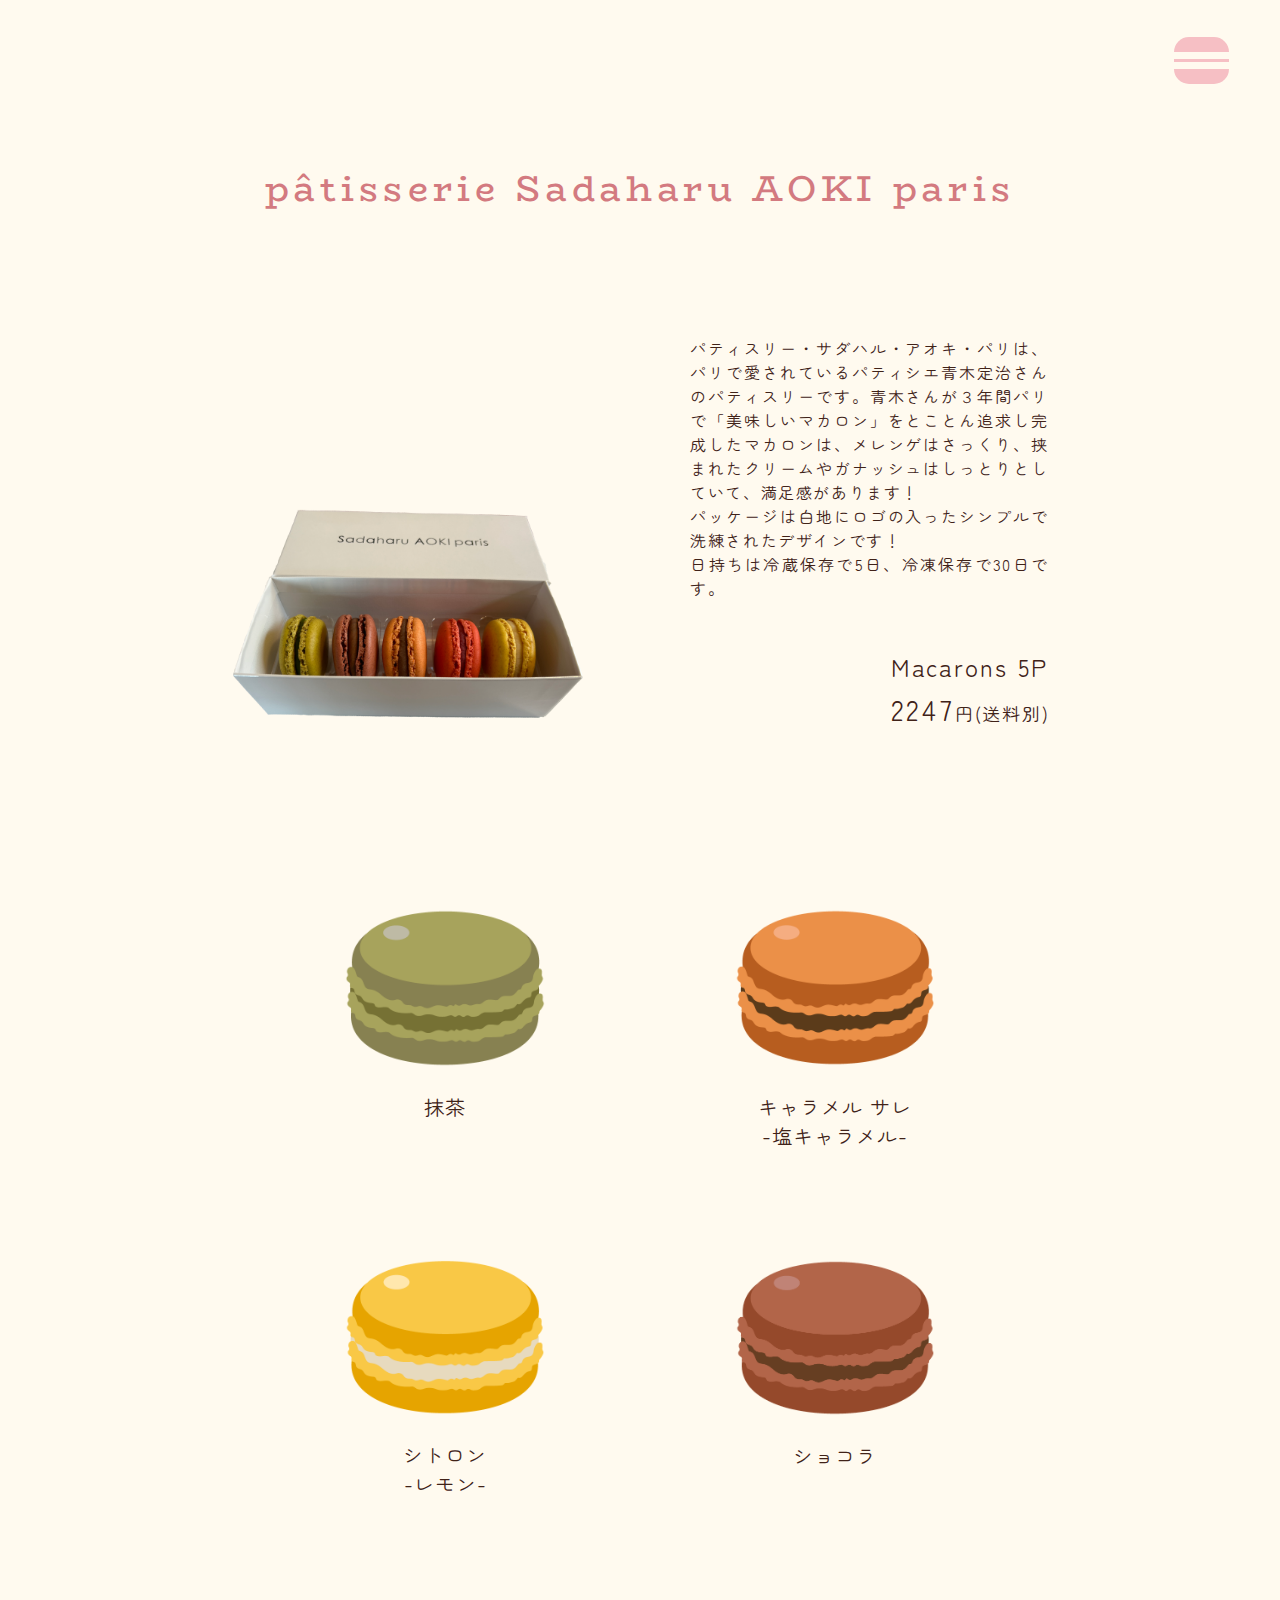
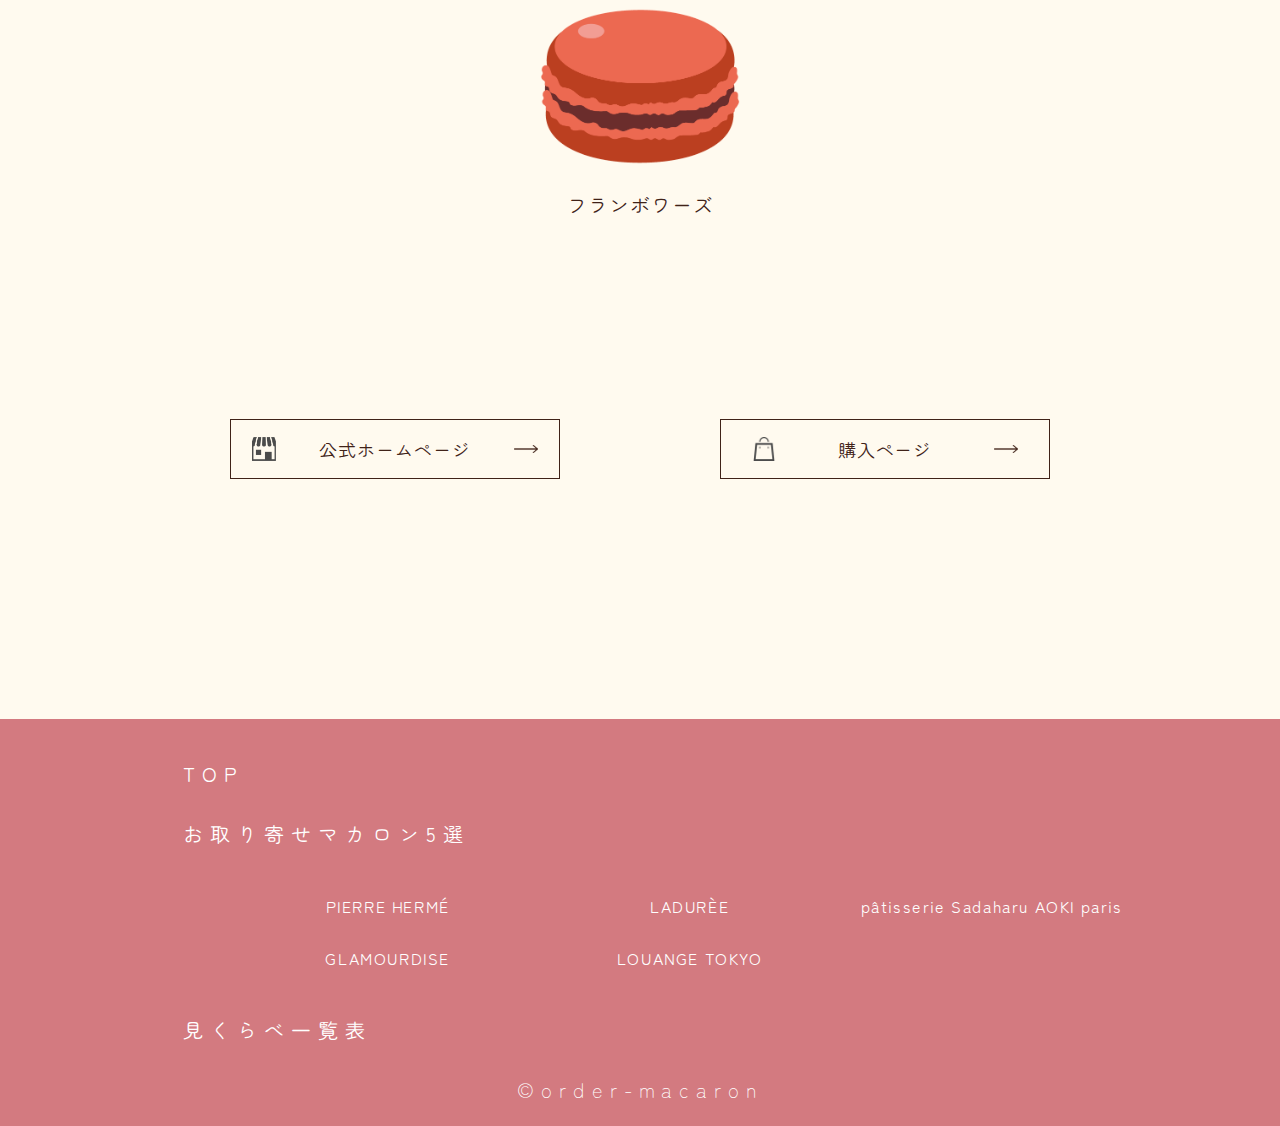
==== aoki.html @ bd03c384 "9/27 16:41" ====
<!DOCTYPE html>
<html lang="ja">
<head>
    <meta charset="UTF-8">
    <meta name="viewport" content="width=device-width, initial-scale=1.0">
    <link rel="stylesheet" href="detail.css">
    <link rel="shortcut icon" href="./img/favicon.ico">
    <link rel="preconnect" href="https://fonts.googleapis.com">
    <link rel="preconnect" href="https://fonts.gstatic.com" crossorigin>
    <link href="https://fonts.googleapis.com/css2?family=BioRhyme:wght@200;300;400&family=Zen+Maru+Gothic:wght@300;400;500&display=swap" rel="stylesheet">    
    <title>お取り寄せマカロン</title>
</head>
<body>
    <header>
        <div class="nav">
            <!-- ハンバーガーメニューの表示・非表示を切り替えるチェックボックス -->
            <input id="drawer_input" class="drawer_hidden" type="checkbox">
        
            <!-- ハンバーガーアイコン -->
            <label for="drawer_input" class="drawer_open"><span></span></label>
        
            <!-- メニュー -->
            <nav class="nav_content">
              <ul class="nav_list">
                <li class="nav_item nav_title">order-macaron</li>
                <li class="nav_item"><a href="index.html#firstview">TOP</a></li>
                <li class="nav_item"><a href="index.html#recommend">お取り寄せマカロン5選</a></li>
                <li class="nav_item"><div class="nav_shop">
                    <a href="pieere.html">PIERRE HERMÉ</a>
                    <a href="laduree.html">LADURÈE</a>
                    <a href="aoki.html">pâtisserie Sadaharu AOKI paris</a>
                    <a href="glamourdise.html">GLAMOURDISE</a>
                    <a href="louange.html">LOUANGE TOKYO</a>
                </div></li>
                <li class="nav_item"><a href="index.html#summery-table">見くらべ一覧表</a></li>
              </ul>
            </nav>
            <div class="page-cover"></div>
        </div>
    </header>
    <h1>pâtisserie Sadaharu AOKI paris</h1>
    <div class="shop-info">
        <img src="./img/shop-img/aoki-img.png" alt="">
        <div class="shop-text">
            <p class="shop-detail">パティスリー・サダハル・アオキ・パリは、パリで愛されているパティシエ青木定治さんのパティスリーです。青木さんが３年間パリで「美味しいマカロン」をとことん追求し完成したマカロンは、メレンゲはさっくり、挟まれたクリームやガナッシュはしっとりとしていて、満足感があります！<br>
                パッケージは白地にロゴの入ったシンプルで洗練されたデザインです！<br>
                日持ちは冷蔵保存で5日、冷凍保存で30日です。</p>
            <p class="product-name">Macarons 5P</p>
            <p class="cost">2247<span>円(送料別)</span></p>
        </div>
    </div>
    <div class="macaron-type">
        <div class="macaron">
            <img src="./img/aoki/aoki_pistachio.png" alt="">
            <p>抹茶</p>
        </div>
        <div class="macaron">
            <img src="./img/aoki/aoki_charamel.png" alt="">
            <p>キャラメル サレ<br>-塩キャラメル-</p>
        </div>
        <div class="macaron">
            <img src="./img/aoki/aoki_sitron.png" alt="">
            <p>シトロン<br>-レモン-</p>
        </div>
        <div class="macaron">
            <img src="./img/aoki/aoki_choco.png" alt="">
            <p>ショコラ</p>
        </div>
        <div class="macaron">
            <img src="./img/aoki/aoki_berry.png" alt="">
            <p>フランボワーズ</p>
        </div>
    </div>
    <div class="button">
        <a class="btn shop-btn" href="https://www.sadaharuaoki.jp/">
            <img class="brown" src="./img/icon-shop.png">
            <img class="white" src="./img/icon-shop-white.png">
            <p>公式ホームページ</p>
            <img class="arrow-brown brown" src="./img/arrow-brown.png">
            <img class="arrow-white white" src="./img/arrow.png">
        </a>
        <a class="btn bag-btn" href="https://www.sadaharuaoki.jp/macarons/">
            <img class="brown" src="./img/icon-bag.png">
            <img class="white" src="./img/icon-bag-white.png">
            <p>購入ページ</p>
            <img class="arrow-brown brown" src="./img/arrow-brown.png">
            <img class="arrow-white white" src="./img/arrow.png">
        </a>
    </div>
    <footer>
        <div class="footer-contents">
            <p><a href="#firstview">TOP</a></p>
            <p><a href="#recommend">お取り寄せマカロン5選</a></p>
            <table>
                <tr class="table-top">
                    <td><a href="pieere.html">PIERRE HERMÉ</a></td>
                    <td><a href="laduree.html">LADURÈE</a></td>
                    <td><a href="aoki.html">pâtisserie Sadaharu AOKI paris</a></td>
                </tr>
                <tr class="table-bottom">
                    <td><a href="glamourdise.html">GLAMOURDISE</a></td>
                    <td><a href="louange.html">LOUANGE TOKYO</a></td>
                </tr>
            </table>
            <p><a href="#summery-table">見くらべ一覧表</a></p>
        </div>
        <p class="copywrite">&copy;order-macaron</p>
    </footer>
</body>
</html>
---- detail.css ----
*{
    box-sizing: border-box;
    padding: 0;
    margin: 0;
    font-family: Zen Maru Gothic;
    text-decoration: none;
    list-style: none;
    border: none;
}

body{
    background-color: #FFFAEF;
}

.drawer_hidden {
    display: none;
  }
  
  .drawer_open {
    display: flex;
    height: 34px;
    width: 96%;
    padding-top: 60px;
    justify-content: flex-end;
    align-items: center;
    position: fixed;
    z-index: 100;
    cursor: pointer;
  }
 
  .drawer_open span,
  .drawer_open span:before,
  .drawer_open span:after {
    content: '';
    display: block;
    height: 3px;
    width: 55px;
    background: #F6BFC4;
    transition: 0.5s;
    position: absolute;
  }

  .drawer_open span:before{
    height: 15px;
    border-radius: 15px 15px 0 0;
  }

  .drawer_open span:after{
    height: 15px;
    border-radius: 0 0 15px 15px;
  }

  .drawer_open span:before {
    bottom: 10px;
  }

  .drawer_open span:after {
    top: 10px;
  }

  #drawer_input:checked ~ .drawer_open span {
    background: rgba(255, 255, 255, 0);
  }
  
  #drawer_input:checked ~ .drawer_open span::before {
    bottom: 0;
    height: 3px;
    border-radius: 0;
    transform: rotate(45deg);
  }
  
  #drawer_input:checked ~ .drawer_open span::after {
    top: 0;
    height: 3px;
    border-radius: 0;
    transform: rotate(-45deg);
  }
    
  .nav_content {
    width: 100%;
    height: 100%;
    position: fixed;
    top: -120%;
    bottom: 100%;
    z-index: 99;
    background-image: url(./img/about-bgimg-402218.png);
    background-size: cover;
    transition: .5s;
  }
  
  .nav_list {
    list-style: none;
    margin-top: 36px;
  }

  .nav_list li{
    margin-bottom: 50px;
  }

  .nav_list li:nth-child(2){
    margin-top: 100px;
    margin-left: 200px;
  }

  .nav_list li:nth-child(3){
    margin-left: 200px;
  }

  .nav_list li:nth-child(4){
    margin-bottom: 0;
    margin-left: 200px;
  }

  .nav_list li:nth-child(5){
    margin-left: 200px;
  }

  .nav_title{
    color: #FFF;
    text-align: center;
    font-family: BioRhyme;
    font-size: 24px;
    font-style: normal;
    font-weight: 200;
    line-height: 150.023%;
    letter-spacing: 11.2px;
    margin-left: 0;
  }

  .nav_list a{
    color: #FFF;
    text-align: justify;
    font-family: Zen Maru Gothic;
    font-size: 26px;
    font-style: normal;
    font-weight: 400;
    line-height: 150.023%;
    letter-spacing: 9.8px;
    transition: 0.5s;
  }

.nav_shop{
    display: flex;
    flex-wrap: wrap;
    padding-left: 80px;
    font-size:16px;
    width: 90%;
}

.nav_shop a{
    font-size: 20px;
    line-height: normal;
    letter-spacing: 2px;
    width: 370px;
    padding-bottom: 50px;
}

  .nav_list a:hover{
    color: #F6BFC4;
  }

  
  #drawer_input:checked ~ .nav_content {
    bottom: 10%;
    top: 0;
  }

  #drawer_input:checked ~ .page-cover{
	position: fixed;
	width: 100%;
	height: 100%;
	top: 0;
	left: 0;
	z-index: 90;
	background: #000;
    opacity: 0.5;
	display: block;
}

h1{
    color: #D37A80;
    text-align: center;
    font-family: BioRhyme;
    font-size: 36px;
    font-style: normal;
    font-weight: 400;
    line-height: normal;
    letter-spacing: 4.68px;
    padding-top: 160px;
    margin-bottom: 120px;
    width: 100vw;
}


.shop-info{
    display: flex;
    gap: 7.85%;
    justify-content: center;
}

.shop-info img{
    width: 28%;
    margin: auto 0 0 0;
}

.shop-text{
    width: 28%;
}

.shop-detail{
    color: #402218;
    text-align: justify;
    font-family: Zen Maru Gothic;
    font-size: 16px;
    font-style: normal;
    font-weight: 400;
    line-height: 150.023%;
    letter-spacing: 1.6px;
}

.product-name{
    color: #402218;
    text-align: right;
    font-family: Zen Maru Gothic;
    font-size: 24px;
    font-style: normal;
    font-weight: 400;
    line-height: 100.023%;
    letter-spacing: 2.4px;
    margin-top: 55px;
    margin-bottom: 10px;
}

.cost{
    text-align: right;
    color: #402218;
    font-family: Zen Maru Gothic;
    font-size: 28px;
    font-style: normal;
    font-weight: 400;
    line-height: normal;
    letter-spacing: 2.8px;
}

.cost span{
    font-size: 18px;
    letter-spacing: 1.8px;
}


.macaron-type{
    display: flex;
    flex-wrap: wrap;
    justify-content: center;
    gap: 110px;
    width: 65%;
    margin: 0 auto;
    margin-top: 180px;
    margin-bottom: 200px;
}

.macaron{
    text-align: center;
    width: 280px;
}

.macaron img{
    width: 200px;
}

.macaron p{
    color: #402218;
    font-family: Zen Maru Gothic;
    font-size: 20px;
    font-style: normal;
    font-weight: 400;
    line-height: normal;
    letter-spacing: 1px;
    margin-top: 20px;
}

.button{
    display: flex;
    flex-wrap: wrap;
    justify-content: center;
    gap: 160px;
    margin-bottom: 240px;
}

.btn{
    display: flex;
    justify-content: space-around;
    align-items: center;
    width: 330px;
    height: 60px;
    border: 1.5px solid #402218;
    transition: 0.5s;
}

.btn p{
    color: #402218;
    font-family: Zen Maru Gothic;
    font-size: 18px;
    font-style: normal;
    font-weight: 400;
    line-height: normal;
    letter-spacing: 0.9px;
    transition: 0.5s;
}

.btn img{
    width: 24px;
    transition: 0.5s;
}

.white{
  display: none;
}

.btn:hover{
    background-color: #402218;

  .white{
      display: block;
  }

  .brown{
      display: none;
  }

  p{
    color: #fff;
  }
}

.btn:hover p{
  color: #FFF;
}

.icon{
    height: 24px;
}

footer{
    background-color: #D37A80;
    color: #FFF;
}

.footer-contents{
    padding: 40px 0 0 14.3%;
}

footer a{
    color: #fff;
    transition: 0.5s;
}

.footer-contents p{
    font-family: Zen Maru Gothic;
    font-size: 20px;
    font-style: normal;
    font-weight: 400;
    line-height: 150%;
    letter-spacing: 7px;
    padding-bottom: 30px;
}

.footer-contents a:hover{
    color: #F6BFC4;
}

.footer-contents table{
    margin-bottom: 30px;
    margin-left: 4.8%;
}

.footer-contents td{
    text-align: center;
    width: 300px;
    height: 50px;
}

.footer-contents td a{
    font-size: 16px;
    font-style: normal;
    font-weight: 400;
    line-height: normal;
    letter-spacing: 1.6px;
}


.copywrite{
    color: #FFF;
    text-align: center;
    font-family: Zen Maru Gothic;
    font-size: 20px;
    font-style: normal;
    font-weight: 300;
    line-height: 150%;
    letter-spacing: 7px;
    padding-bottom: 21px;
}
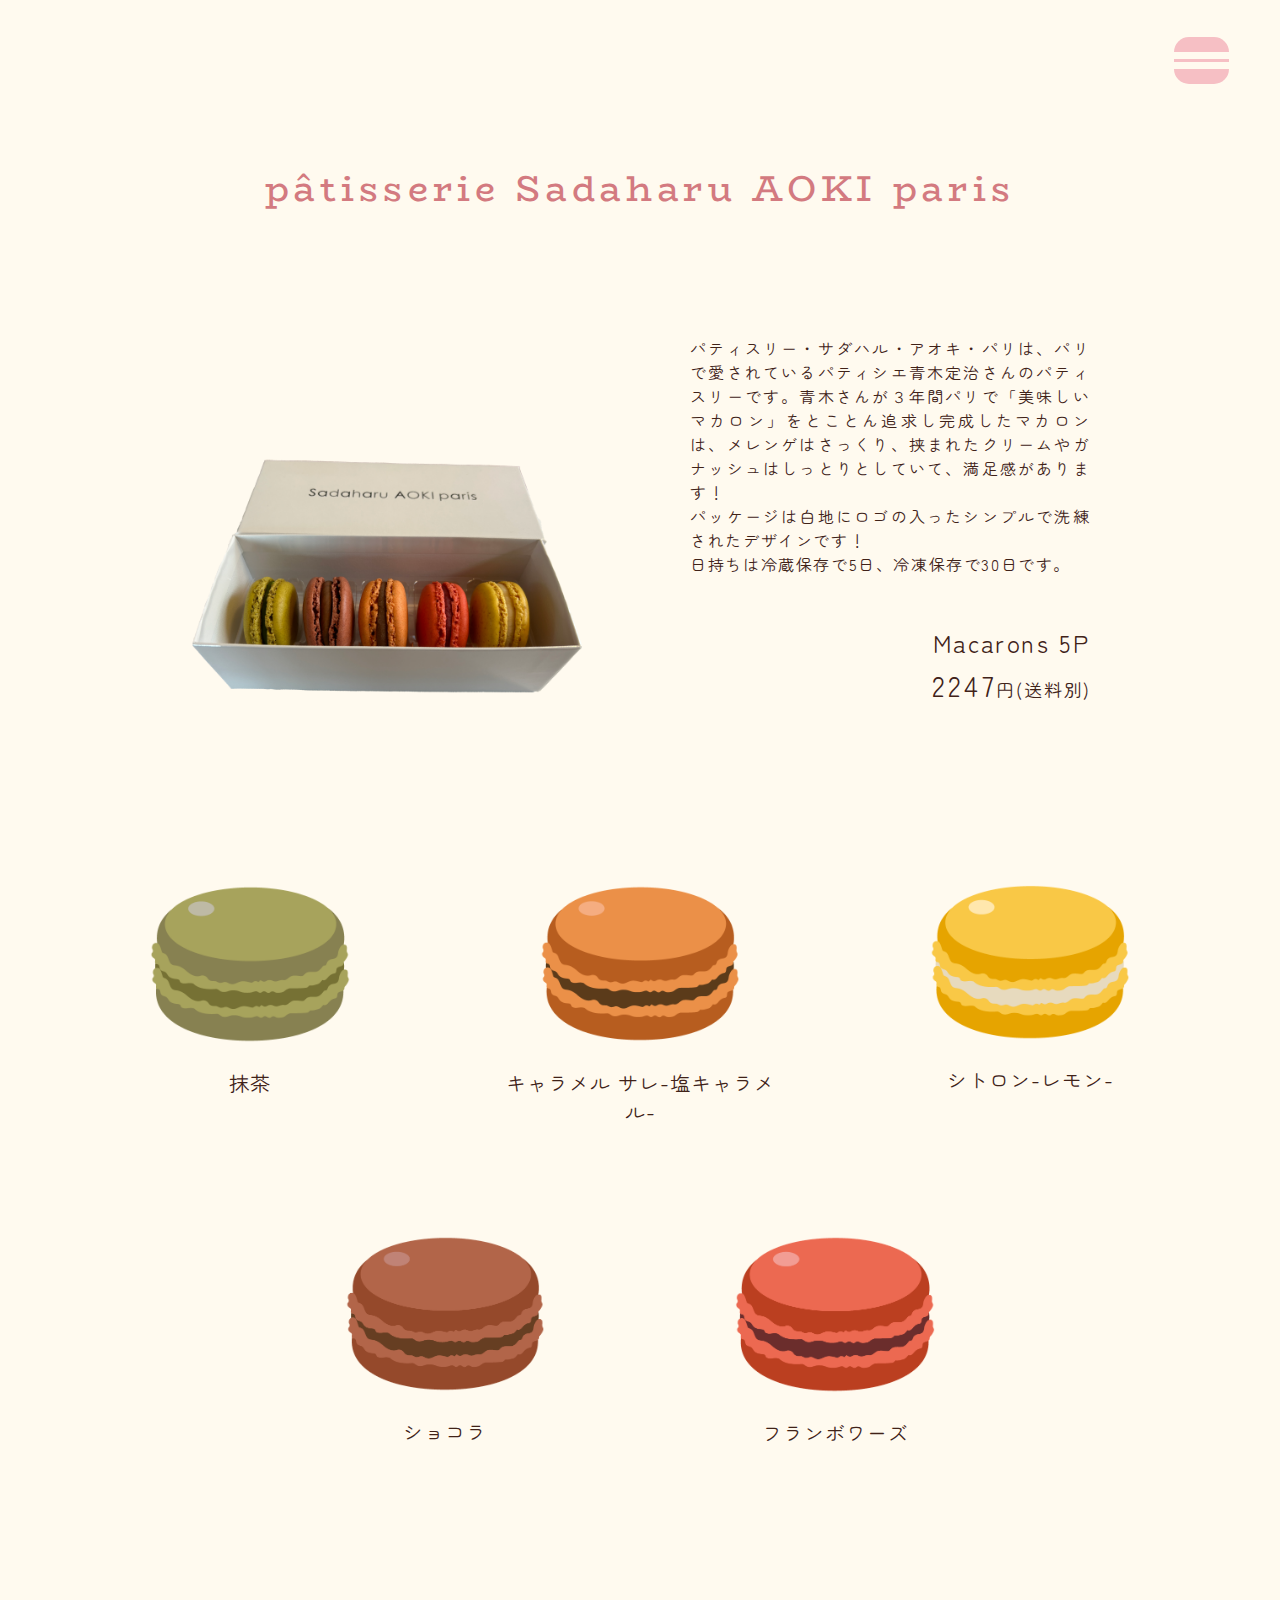
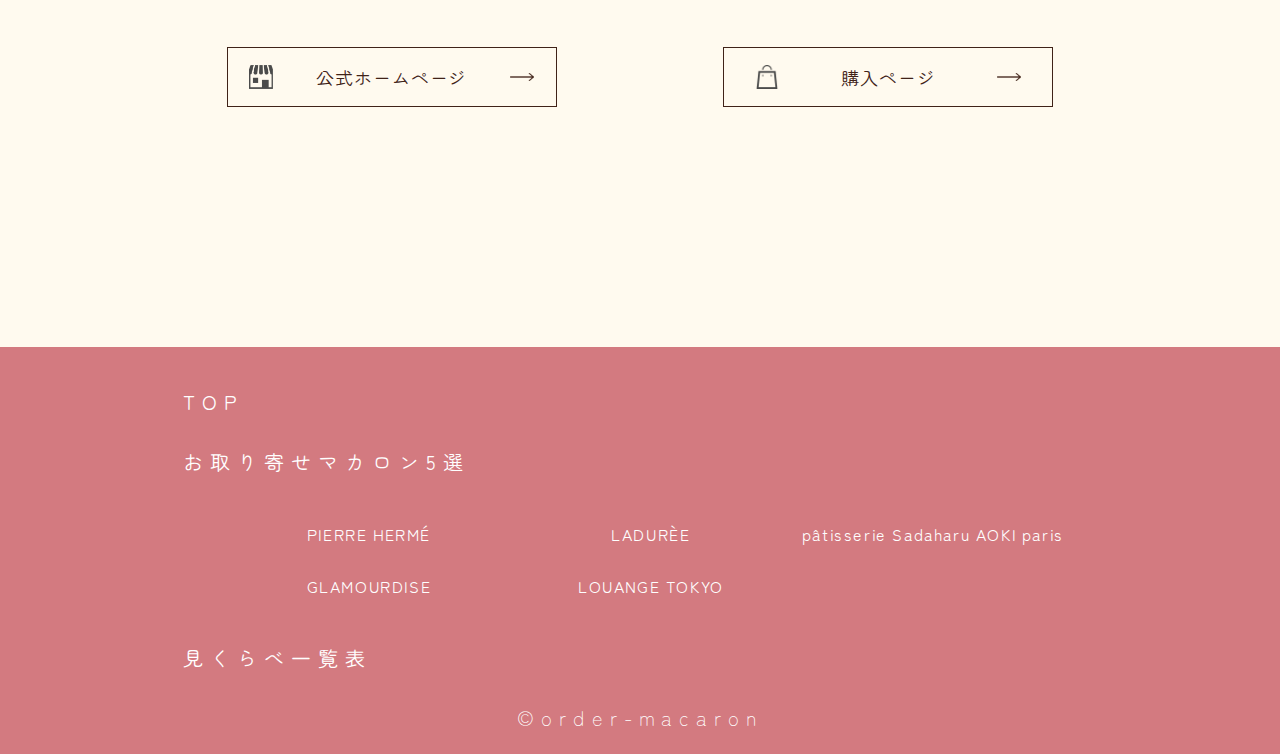
==== commit 014ed92d: "レスポンシブ一旦完了 9/28 17:16" ====
--- a/aoki.html
+++ b/aoki.html
@@ -26,7 +26,7 @@
                 <li class="nav_item"><a href="index.html#firstview">TOP</a></li>
                 <li class="nav_item"><a href="index.html#recommend">お取り寄せマカロン5選</a></li>
                 <li class="nav_item"><div class="nav_shop">
-                    <a href="pieere.html">PIERRE HERMÉ</a>
+                    <a href="pierre.html">PIERRE HERMÉ</a>
                     <a href="laduree.html">LADURÈE</a>
                     <a href="aoki.html">pâtisserie Sadaharu AOKI paris</a>
                     <a href="glamourdise.html">GLAMOURDISE</a>
@@ -56,11 +56,11 @@
         </div>
         <div class="macaron">
             <img src="./img/aoki/aoki_charamel.png" alt="">
-            <p>キャラメル サレ<br>-塩キャラメル-</p>
+            <p>キャラメル サレ<br class="only-sp">-塩キャラメル-</p>
         </div>
         <div class="macaron">
             <img src="./img/aoki/aoki_sitron.png" alt="">
-            <p>シトロン<br>-レモン-</p>
+            <p>シトロン<br class="only-sp">-レモン-</p>
         </div>
         <div class="macaron">
             <img src="./img/aoki/aoki_choco.png" alt="">
@@ -93,7 +93,7 @@
             <p><a href="#recommend">お取り寄せマカロン5選</a></p>
             <table>
                 <tr class="table-top">
-                    <td><a href="pieere.html">PIERRE HERMÉ</a></td>
+                    <td><a href="pierre.html">PIERRE HERMÉ</a></td>
                     <td><a href="laduree.html">LADURÈE</a></td>
                     <td><a href="aoki.html">pâtisserie Sadaharu AOKI paris</a></td>
                 </tr>
--- a/detail.css
+++ b/detail.css
@@ -13,168 +13,355 @@
 }
 
 .drawer_hidden {
-    display: none;
-  }
-  
-  .drawer_open {
-    display: flex;
-    height: 34px;
-    width: 96%;
-    padding-top: 60px;
-    justify-content: flex-end;
-    align-items: center;
-    position: fixed;
-    z-index: 100;
-    cursor: pointer;
-  }
- 
+  display: none;
+}
+
+.drawer_open {
+  display: flex;
+  height: 34px;
+  width: 96%;
+  padding-top: 60px;
+  justify-content: flex-end;
+  align-items: center;
+  position: fixed;
+  z-index: 100;
+  cursor: pointer;
+}
+
+.drawer_open span,
+.drawer_open span:before,
+.drawer_open span:after {
+  content: '';
+  display: block;
+  height: 3px;
+  width: 55px;
+  background: #F6BFC4;
+  transition: 0.5s;
+  position: absolute;
+}
+
+@media screen and (max-width:390px){
   .drawer_open span,
   .drawer_open span:before,
   .drawer_open span:after {
-    content: '';
-    display: block;
-    height: 3px;
-    width: 55px;
-    background: #F6BFC4;
-    transition: 0.5s;
-    position: absolute;
-  }
-
+      width: 40px;
+  }
+}
+.drawer_open span:before{
+  height: 15px;
+  border-radius: 15px 15px 0 0;
+}
+
+.drawer_open span:after{
+  height: 15px;
+  border-radius: 0 0 15px 15px;
+}
+
+.drawer_open span:before {
+  bottom: 10px;
+}
+
+.drawer_open span:after {
+  top: 10px;
+}
+
+@media screen and (max-width:390px){
   .drawer_open span:before{
-    height: 15px;
-    border-radius: 15px 15px 0 0;
+      height: 10px;
+      bottom: 6px;
   }
 
   .drawer_open span:after{
-    height: 15px;
-    border-radius: 0 0 15px 15px;
-  }
-
-  .drawer_open span:before {
-    bottom: 10px;
-  }
-
-  .drawer_open span:after {
-    top: 10px;
-  }
-
-  #drawer_input:checked ~ .drawer_open span {
-    background: rgba(255, 255, 255, 0);
-  }
-  
-  #drawer_input:checked ~ .drawer_open span::before {
-    bottom: 0;
-    height: 3px;
-    border-radius: 0;
-    transform: rotate(45deg);
-  }
-  
-  #drawer_input:checked ~ .drawer_open span::after {
-    top: 0;
-    height: 3px;
-    border-radius: 0;
-    transform: rotate(-45deg);
-  }
-    
-  .nav_content {
-    width: 100%;
-    height: 100%;
-    position: fixed;
-    top: -120%;
-    bottom: 100%;
-    z-index: 99;
-    background-image: url(./img/about-bgimg-402218.png);
-    background-size: cover;
-    transition: .5s;
-  }
-  
-  .nav_list {
-    list-style: none;
-    margin-top: 36px;
-  }
-
+      height: 10px;
+      top: 6px;
+    }
+}
+
+#drawer_input:checked ~ .drawer_open span {
+  background: rgba(255, 255, 255, 0);
+}
+
+#drawer_input:checked ~ .drawer_open span::before {
+  bottom: 0;
+  height: 3px;
+  border-radius: 0;
+  transform: rotate(45deg);
+}
+
+#drawer_input:checked ~ .drawer_open span::after {
+  top: 0;
+  height: 3px;
+  border-radius: 0;
+  transform: rotate(-45deg);
+}
+  
+.nav_content {
+  width: 100%;
+  height: 100%;
+  position: fixed;
+  top: -120%;
+  bottom: 100%;
+  z-index: 99;
+  background-image: url(./img/about-bgimg-402218.png);
+  background-size: cover;
+  transition: .5s;
+}
+
+@media screen and (max-width:390px){
+  .nav_content{
+      background-image: url(./img/about-bgimg-402218-SP.png);
+      background-size: cover;
+  }
+}
+
+.nav_list {
+  list-style: none;
+  margin-top: 36px;
+}
+
+.nav_list li{
+  margin-bottom: 50px;
+}
+
+.nav_list li:nth-child(2){
+  margin-top: 80px;
+  margin-left: 11%;
+}
+
+.nav_list li:nth-child(3){
+  margin-left: 11%;
+}
+
+.nav_list li:nth-child(4){
+  margin-bottom: 0;
+  margin-left: 11%;
+}
+
+.nav_list li:nth-child(5){
+  margin-left: 11%;
+}
+
+.nav_title{
+  color: #FFF;
+  text-align: center;
+  font-family: BioRhyme;
+  font-size: 24px;
+  font-style: normal;
+  font-weight: 200;
+  line-height: 150.023%;
+  letter-spacing: 11.2px;
+  margin-left: 0;
+}
+
+.nav_list a{
+  color: #FFF;
+  text-align: justify;
+  font-family: Zen Maru Gothic;
+  font-size: 26px;
+  font-style: normal;
+  font-weight: 400;
+  line-height: 150.023%;
+  letter-spacing: 9.8px;
+  transition: 0.5s;
+}
+
+.nav_shop{
+  display: flex;
+  flex-wrap: wrap;
+  font-size: 16px;
+  width: 90%;
+  padding-left: 5%;
+  text-align: center;
+}
+
+.nav_shop a{
+  font-size: 20px;
+  line-height: normal;
+  letter-spacing: 2px;
+  width: 370px;
+  padding-bottom: 50px;
+  text-align: justify;
+}
+
+.nav_shop br{
+  display: none;
+}
+
+@media screen and (max-width:1440px){
+  .nav_title{
+      font-size: 20px;
+  }
+
+  .nav_list a{
+      font-size: 20px;
+  }
+
+  .nav_shop a{
+      font-size: 18px;
+      width: 320px;
+      padding-bottom: 30px;
+  }
+  
+  .nav_list li:nth-child(4){
+      margin-bottom: 20px;
+    }
+}
+
+@media screen and (max-width:1427px){
+  .nav_shop a{
+      padding-bottom: 30px;
+  }
+
+  .nav_list li:nth-child(2){
+      margin-top: 80px;
+      margin-left: 12%;
+    }
+  
+    .nav_list li:nth-child(3){
+      margin-left: 12%;
+    }
+  
+    .nav_list li:nth-child(4){
+      margin-left: 12%;
+    }
+  
+    .nav_list li:nth-child(5){
+      margin-left: 12%;
+    }
+}
+
+@media screen and (max-width:1284px){
+  .nav_shop a{
+      width: 360px;
+  }
+
+  .nav_list li:nth-child(2){
+      margin-top: 70px;
+      margin-left: 17%;
+    }
+  
+    .nav_list li:nth-child(3){
+      margin-left: 17%;
+    }
+  
+    .nav_list li:nth-child(4){
+      margin-left: 17%;
+    }
+  
+    .nav_list li:nth-child(5){
+      margin-left: 17%;
+    }
+  
+}
+
+@media screen and (max-width:1020px){
+  
+  .nav_title{
+      font-size: 14px;
+  }
+
+  .nav_list a{
+      font-size: 17px;
+  }
+
+  .nav_shop a{
+      font-size: 15px;
+      width: 310px;
+  }
+
+}
+
+@media screen and (max-width:878px){
   .nav_list li{
-    margin-bottom: 50px;
+      margin-bottom: 30px;
+    }
+
+  .nav_shop a{
+      padding-bottom: 20px;
   }
 
   .nav_list li:nth-child(2){
-    margin-top: 100px;
-    margin-left: 200px;
-  }
-
-  .nav_list li:nth-child(3){
-    margin-left: 200px;
-  }
-
-  .nav_list li:nth-child(4){
-    margin-bottom: 0;
-    margin-left: 200px;
-  }
-
-  .nav_list li:nth-child(5){
-    margin-left: 200px;
+      margin-top: 50px;
+      margin-left: 25%;
+    }
+  
+    .nav_list li:nth-child(3){
+      margin-left: 25%;
+    }
+  
+    .nav_list li:nth-child(4){
+      margin-left: 25%;
+    }
+  
+    .nav_list li:nth-child(5){
+      margin-left: 25%;
+    }
+}
+
+@media screen and (max-width:500px){
+  .nav li{
+      margin-bottom: 40px;
   }
 
   .nav_title{
-    color: #FFF;
-    text-align: center;
-    font-family: BioRhyme;
-    font-size: 24px;
-    font-style: normal;
-    font-weight: 200;
-    line-height: 150.023%;
-    letter-spacing: 11.2px;
-    margin-left: 0;
+      font-size: 13px;
+      letter-spacing: 3.85px;
   }
 
   .nav_list a{
-    color: #FFF;
-    text-align: justify;
-    font-family: Zen Maru Gothic;
-    font-size: 26px;
-    font-style: normal;
-    font-weight: 400;
-    line-height: 150.023%;
-    letter-spacing: 9.8px;
-    transition: 0.5s;
-  }
-
-.nav_shop{
-    display: flex;
-    flex-wrap: wrap;
-    padding-left: 80px;
-    font-size:16px;
-    width: 90%;
-}
-
-.nav_shop a{
-    font-size: 20px;
-    line-height: normal;
-    letter-spacing: 2px;
-    width: 370px;
-    padding-bottom: 50px;
-}
-
-  .nav_list a:hover{
-    color: #F6BFC4;
-  }
-
-  
-  #drawer_input:checked ~ .nav_content {
-    bottom: 10%;
-    top: 0;
-  }
-
-  #drawer_input:checked ~ .page-cover{
-	position: fixed;
-	width: 100%;
-	height: 100%;
-	top: 0;
-	left: 0;
-	z-index: 90;
-	background: #000;
-    opacity: 0.5;
-	display: block;
+      font-size: 15px;
+      letter-spacing: 5.25px;
+  }
+
+  .nav_shop{
+      padding-left: 10.25%;
+  }
+
+  .nav_shop a{
+      font-size: 14px;
+      letter-spacing: 1.4px;
+      padding-bottom: 25px;
+  }
+
+  .nav_list li:nth-child(2){
+      margin-top: 80px;
+      margin-left: 11.53%;
+    }
+  
+    .nav_list li:nth-child(3){
+      margin-left: 11.53%;
+    }
+  
+    .nav_list li:nth-child(4){
+      margin-bottom: 15px;
+      margin-left: 11.53%;
+    }
+  
+    .nav_list li:nth-child(5){
+      margin-left: 11.53%;
+    }
+}
+
+.nav_list a:hover{
+  color: #F6BFC4;
+}
+
+
+#drawer_input:checked ~ .nav_content {
+  bottom: 10%;
+  top: 0;
+}
+
+#drawer_input:checked ~ .page-cover{
+position: fixed;
+width: 100%;
+height: 100%;
+top: 0;
+left: 0;
+z-index: 90;
+background: #000;
+  opacity: 0.5;
+display: block;
 }
 
 h1{
@@ -191,20 +378,28 @@
     width: 100vw;
 }
 
+@media screen and (max-width:390px){
+  h1{font-size: 24px;
+    line-height: 100.023%;
+    letter-spacing: 4.8px;
+    padding-top: 127px;
+  }
+}
 
 .shop-info{
     display: flex;
+    flex-wrap: wrap;
     gap: 7.85%;
     justify-content: center;
 }
 
 .shop-info img{
-    width: 28%;
+    width: 400px;
     margin: auto 0 0 0;
 }
 
 .shop-text{
-    width: 28%;
+    width: 400px;
 }
 
 .shop-detail{
@@ -247,13 +442,55 @@
     letter-spacing: 1.8px;
 }
 
+@media screen and (max-width:868px){
+  .shop-info img{
+    margin-bottom: 80px;
+  }
+}
+
+@media screen and (max-width:390px){
+  .shop-info img{
+    width: 300px;
+    margin-bottom: 65px;
+  }
+
+  .shop-text{
+    width: 320px;
+  }
+
+  .shop-detail{
+    font-size: 14px;
+    font-style: normal;
+    font-weight: 400;
+    line-height: 150.023%;
+    letter-spacing: 1.4px;
+    display: block;
+    margin: 0 auto;
+  }
+
+  .product-name{
+    font-size: 16px;
+    line-height: 100.023%;
+    letter-spacing: 1.6px;
+  }
+
+  .cost{
+    font-size: 24px;
+    letter-spacing: 2.4px;
+  }
+
+  .cost span{
+    font-size: 16px;
+    letter-spacing: 1.6px;
+  }
+}
 
 .macaron-type{
     display: flex;
     flex-wrap: wrap;
     justify-content: center;
     gap: 110px;
-    width: 65%;
+    width: 85%;
     margin: 0 auto;
     margin-top: 180px;
     margin-bottom: 200px;
@@ -279,11 +516,58 @@
     margin-top: 20px;
 }
 
+.only-sp{
+  display: none;
+}
+
+@media screen and (max-width:788px){
+  .only-sp{
+    display: block;
+  }
+
+  .only-pc{
+    display: none;
+  }
+
+  .macaron-type{
+    gap: 80px;
+  }
+
+  .macaron{
+    width: 170px;
+  }
+
+  .macaron img{
+    width: 130px;
+  }
+}
+
+@media screen and (max-width:390px){
+.macaron-type{
+  margin-top: 60px;
+  margin-bottom: 60px;
+  row-gap: 40px;
+}
+
+  .macaron{
+    width: 100px;
+  }
+
+  .macaron img{
+    width: 100px;
+  }
+
+  .macaron p{
+    font-size: 13px;
+    letter-spacing: 0.65px;
+  }
+}
+
 .button{
     display: flex;
     flex-wrap: wrap;
     justify-content: center;
-    gap: 160px;
+    gap: 13%;
     margin-bottom: 240px;
 }
 
@@ -341,62 +625,132 @@
     height: 24px;
 }
 
-footer{
-    background-color: #D37A80;
-    color: #FFF;
-}
-
-.footer-contents{
-    padding: 40px 0 0 14.3%;
-}
-
-footer a{
-    color: #fff;
-    transition: 0.5s;
-}
-
-.footer-contents p{
-    font-family: Zen Maru Gothic;
-    font-size: 20px;
-    font-style: normal;
-    font-weight: 400;
-    line-height: 150%;
-    letter-spacing: 7px;
-    padding-bottom: 30px;
-}
-
-.footer-contents a:hover{
-    color: #F6BFC4;
-}
-
-.footer-contents table{
+@media screen and (max-width: 758px){
+  .shop-btn{
     margin-bottom: 30px;
-    margin-left: 4.8%;
-}
-
-.footer-contents td{
-    text-align: center;
-    width: 300px;
-    height: 50px;
-}
-
-.footer-contents td a{
-    font-size: 16px;
+  }
+
+  .btn{
+    width: 270px;
+    height: 55px;
+  }
+
+  .btn p{
+    font-size: 15px;
     font-style: normal;
     font-weight: 400;
     line-height: normal;
-    letter-spacing: 1.6px;
+    letter-spacing: 0.75px;
+  }
+}
+
+@media screen and (max-width:390px){
+  .button{
+    margin-bottom: 180px;
+  }
+
+}
+
+footer{
+  background-color: #D37A80;
+  color: #FFF;
+}
+
+.footer-contents{
+  padding: 40px 14.3% 0 14.3%;
+}
+
+@media screen and (max-width:1250px){
+  .footer-contents{
+      padding-right: 10%;
+      padding-left: 10%;
+  }
+}
+
+@media screen and (max-width:800px){
+  .footer-contents{
+      display: none;
+  }
+}
+
+footer a{
+  color: #fff;
+  transition: 0.5s;
+}
+
+.footer-contents p{
+  font-family: Zen Maru Gothic;
+  font-size: 20px;
+  font-style: normal;
+  font-weight: 400;
+  line-height: 150%;
+  letter-spacing: 7px;
+  padding-bottom: 30px;
+}
+
+.footer-contents a:hover{
+  color: #F6BFC4;
+}
+
+.footer-contents table{
+  margin-bottom: 30px;
+  margin-left: 4.8%;
+}
+
+.footer-contents td{
+  text-align: center;
+  width: 280px;
+  height: 50px;
+}
+
+.footer-contents td a{
+  font-size: 16px;
+  font-style: normal;
+  font-weight: 400;
+  line-height: normal;
+  letter-spacing: 1.6px;
 }
 
 
 .copywrite{
-    color: #FFF;
-    text-align: center;
-    font-family: Zen Maru Gothic;
-    font-size: 20px;
-    font-style: normal;
-    font-weight: 300;
-    line-height: 150%;
-    letter-spacing: 7px;
-    padding-bottom: 21px;
+  color: #FFF;
+  text-align: center;
+  font-family: Zen Maru Gothic;
+  font-size: 20px;
+  font-style: normal;
+  font-weight: 300;
+  line-height: 150%;
+  letter-spacing: 7px;
+  padding-bottom: 21px;
+}
+
+@media screen and (max-width:1070px){
+  .footer-contents p{
+      font-size: 18px;
+      list-style-position: 5px;
+  }
+
+  .footer-contents td a{
+      font-size: 15px;
+  }
+}
+
+@media screen and (max-width:800px){
+  .footer-contents p{
+      margin-bottom: 0;
+  }
+
+  .copywrite{
+      font-size: 14px;
+      font-weight: 200;
+      line-height: 150.023%;
+      letter-spacing: 3.85px;
+      padding: 7px 0 7px 0;
+  }
+}
+
+@media screen and (max-width:390px){
+  .copywrite{
+      font-size: 12px;
+  }
 }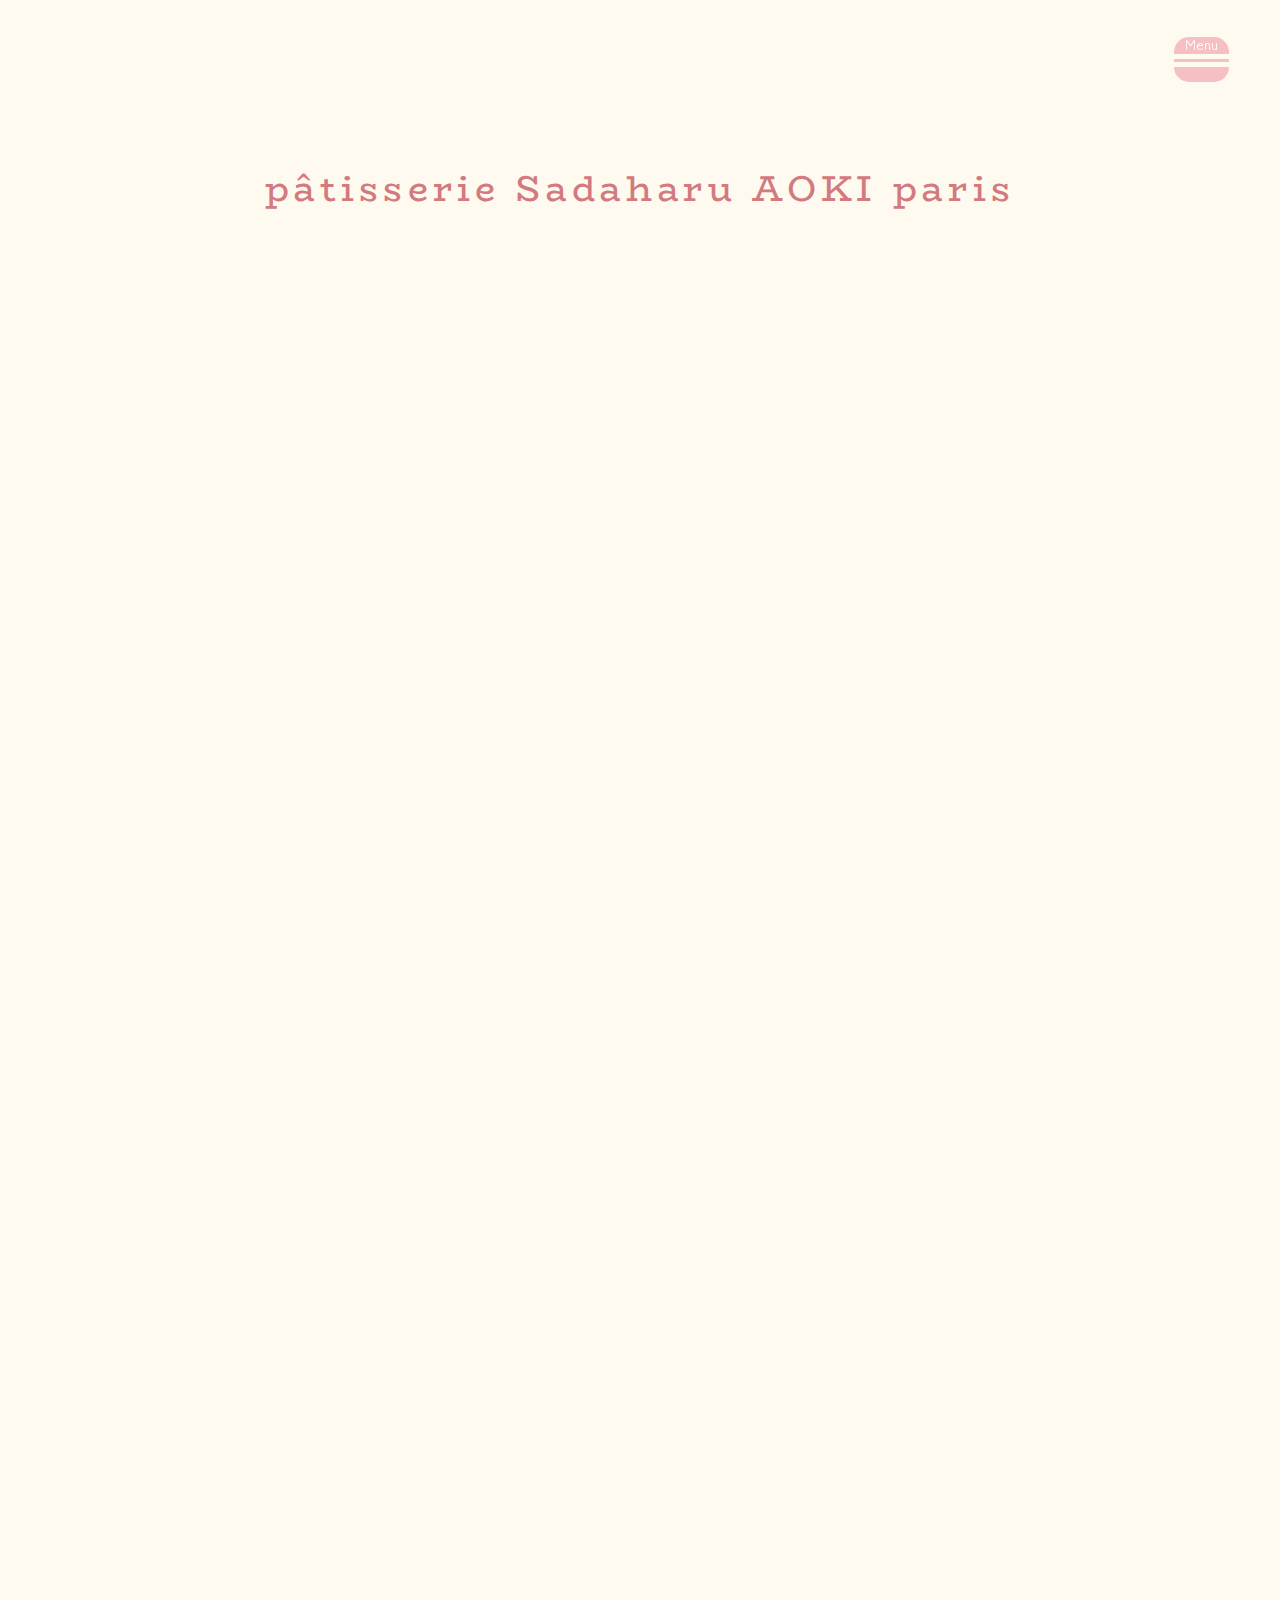
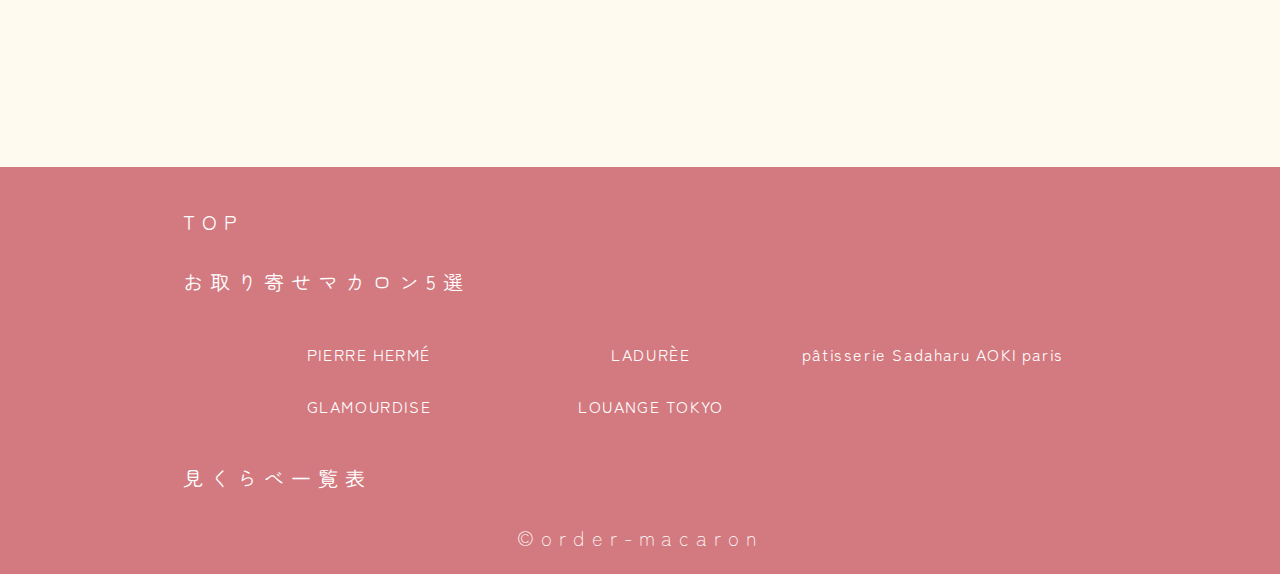
==== commit ad74e7a1: "動き追加9/30 10:39" ====
--- a/aoki.html
+++ b/aoki.html
@@ -7,7 +7,9 @@
     <link rel="shortcut icon" href="./img/favicon.ico">
     <link rel="preconnect" href="https://fonts.googleapis.com">
     <link rel="preconnect" href="https://fonts.gstatic.com" crossorigin>
-    <link href="https://fonts.googleapis.com/css2?family=BioRhyme:wght@200;300;400&family=Zen+Maru+Gothic:wght@300;400;500&display=swap" rel="stylesheet">    
+    <link href="https://fonts.googleapis.com/css2?family=BioRhyme:wght@200;300;400&family=Zen+Maru+Gothic:wght@300;400;500&display=swap" rel="stylesheet">   
+    <script src="https://code.jquery.com/jquery-3.7.1.min.js" integrity="sha256-/JqT3SQfawRcv/BIHPThkBvs0OEvtFFmqPF/lYI/Cxo=" crossorigin="anonymous"></script>
+    <script type="text/javascript" src="detail.js"></script> 
     <title>お取り寄せマカロン</title>
 </head>
 <body>
@@ -40,8 +42,8 @@
     </header>
     <h1>pâtisserie Sadaharu AOKI paris</h1>
     <div class="shop-info">
-        <img src="./img/shop-img/aoki-img.png" alt="">
-        <div class="shop-text">
+        <img class="scroll_left" src="./img/shop-img/aoki-img.png" alt="">
+        <div class="shop-text scroll_right">
             <p class="shop-detail">パティスリー・サダハル・アオキ・パリは、パリで愛されているパティシエ青木定治さんのパティスリーです。青木さんが３年間パリで「美味しいマカロン」をとことん追求し完成したマカロンは、メレンゲはさっくり、挟まれたクリームやガナッシュはしっとりとしていて、満足感があります！<br>
                 パッケージは白地にロゴの入ったシンプルで洗練されたデザインです！<br>
                 日持ちは冷蔵保存で5日、冷凍保存で30日です。</p>
@@ -49,29 +51,29 @@
             <p class="cost">2247<span>円(送料別)</span></p>
         </div>
     </div>
-    <div class="macaron-type">
-        <div class="macaron">
+    <div class="macaron-type flex delayScroll">
+        <div class="macaron box">
             <img src="./img/aoki/aoki_pistachio.png" alt="">
             <p>抹茶</p>
         </div>
-        <div class="macaron">
+        <div class="macaron box">
             <img src="./img/aoki/aoki_charamel.png" alt="">
-            <p>キャラメル サレ<br class="only-sp">-塩キャラメル-</p>
+            <p>キャラメル サレ<br>-塩キャラメル-</p>
         </div>
-        <div class="macaron">
+        <div class="macaron box">
             <img src="./img/aoki/aoki_sitron.png" alt="">
             <p>シトロン<br class="only-sp">-レモン-</p>
         </div>
-        <div class="macaron">
+        <div class="macaron box">
             <img src="./img/aoki/aoki_choco.png" alt="">
             <p>ショコラ</p>
         </div>
-        <div class="macaron">
+        <div class="macaron box">
             <img src="./img/aoki/aoki_berry.png" alt="">
             <p>フランボワーズ</p>
         </div>
     </div>
-    <div class="button">
+    <div class="butto scroll_up">
         <a class="btn shop-btn" href="https://www.sadaharuaoki.jp/">
             <img class="brown" src="./img/icon-shop.png">
             <img class="white" src="./img/icon-shop-white.png">
--- a/detail.css
+++ b/detail.css
@@ -40,12 +40,25 @@
   position: absolute;
 }
 
+.drawer_open span:before{
+  content: 'Menu';
+  color: #fff;
+  font-size: 14px;
+  text-align: center;
+  padding-bottom: 2px;
+  line-height: 100%;
+}
+
 @media screen and (max-width:390px){
   .drawer_open span,
   .drawer_open span:before,
   .drawer_open span:after {
       width: 40px;
   }
+
+  .drawer_open span:before{
+      font-size: 11px;
+  }
 }
 .drawer_open span:before{
   height: 15px;
@@ -58,11 +71,11 @@
 }
 
 .drawer_open span:before {
-  bottom: 10px;
+  bottom: 8px;
 }
 
 .drawer_open span:after {
-  top: 10px;
+  top: 8px;
 }
 
 @media screen and (max-width:390px){
@@ -85,6 +98,8 @@
   bottom: 0;
   height: 3px;
   border-radius: 0;
+  content: '';
+  padding-bottom: 0;
   transform: rotate(45deg);
 }
 
@@ -163,6 +178,12 @@
   line-height: 150.023%;
   letter-spacing: 9.8px;
   transition: 0.5s;
+}
+
+.drawer_open p{
+  z-index: 3;
+  color: #FFF;
+  text-align: justify;
 }
 
 .nav_shop{
@@ -448,7 +469,7 @@
   }
 }
 
-@media screen and (max-width:390px){
+@media screen and (max-width:500px){
   .shop-info img{
     width: 300px;
     margin-bottom: 65px;
@@ -542,7 +563,7 @@
   }
 }
 
-@media screen and (max-width:390px){
+@media screen and (max-width:500px){
 .macaron-type{
   margin-top: 60px;
   margin-bottom: 60px;
@@ -753,4 +774,73 @@
   .copywrite{
       font-size: 12px;
   }
+}
+
+.scroll_up {
+  transition: 0.8s ease-in-out;
+  transform: translateY(30px);
+  opacity: 0;
+}
+.scroll_up.on {
+  transform: translateY(0);
+  opacity: 1.0;
+}
+
+
+.scroll_left {
+    -webkit-transition: 0.8s ease-in-out;
+    -moz-transition: 0.8s ease-in-out;
+    -o-transition: 0.8s ease-in-out;
+    transition: 0.8s ease-in-out;
+    transform: translateX(-30px);
+    opacity: 0;
+    filter: alpha(opacity=0);
+    -moz-opacity: 0;
+}
+.scroll_left.on {
+    opacity: 1.0;
+    filter: alpha(opacity=100);
+    -moz-opacity: 1.0;
+    transform: translateX(0);
+}
+
+
+.scroll_right {
+    -webkit-transition: 0.8s ease-in-out;
+    -moz-transition: 0.8s ease-in-out;
+    -o-transition: 0.8s ease-in-out;
+    transition: 0.8s ease-in-out;
+    transform: translateX(30px);
+    opacity: 0;
+    filter: alpha(opacity=0);
+    -moz-opacity: 0;
+}
+.scroll_right.on {
+    opacity: 1.0;
+    filter: alpha(opacity=100);
+    -moz-opacity: 1.0;
+    transform: translateX(0);
+}
+
+.box{
+	opacity: 0;
+}
+
+.fadeUp {
+animation-name:fadeUpAnime;
+animation-duration:0.5s;
+animation-fill-mode:forwards;
+opacity: 0;
+}
+
+@keyframes fadeUpAnime{
+  from {
+    opacity: 0;
+	transform: translateY(100px);
+  }
+
+  to {
+    opacity: 1;
+	transform: translateY(0);
+  }
 }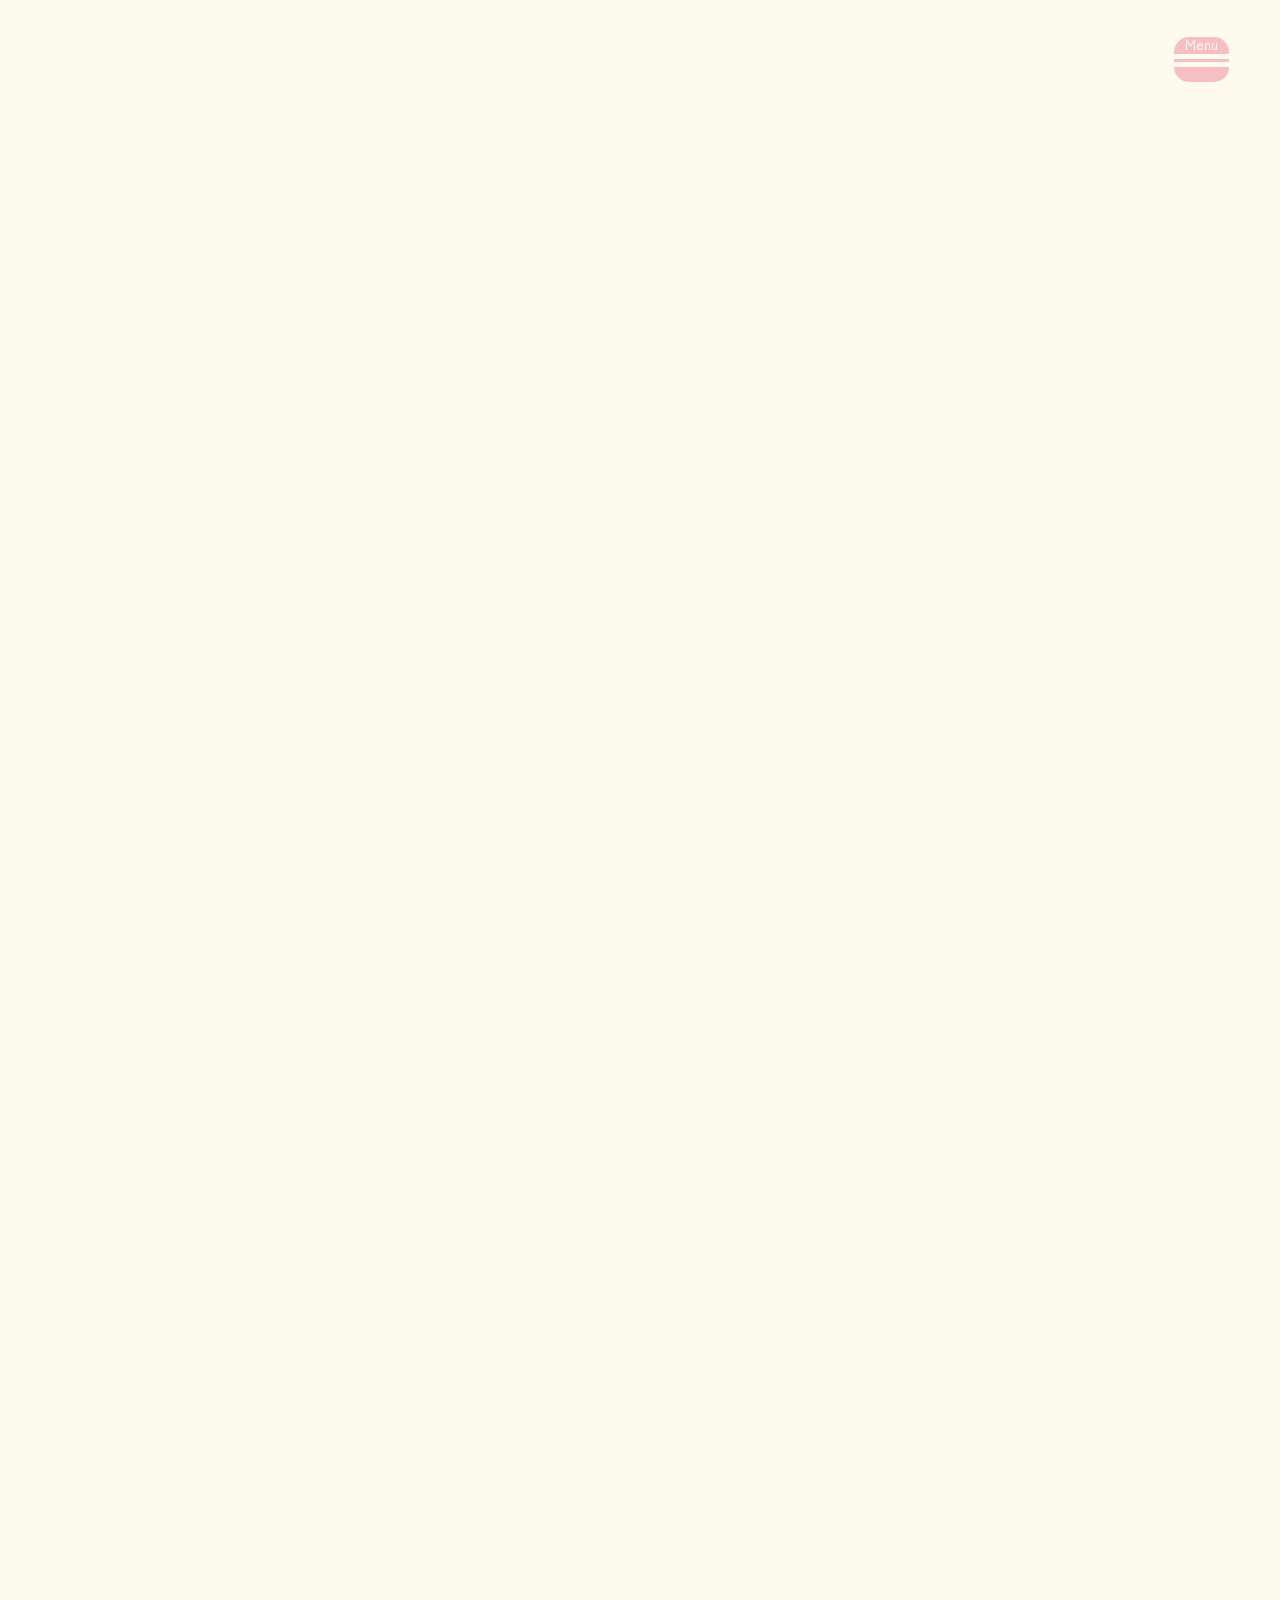
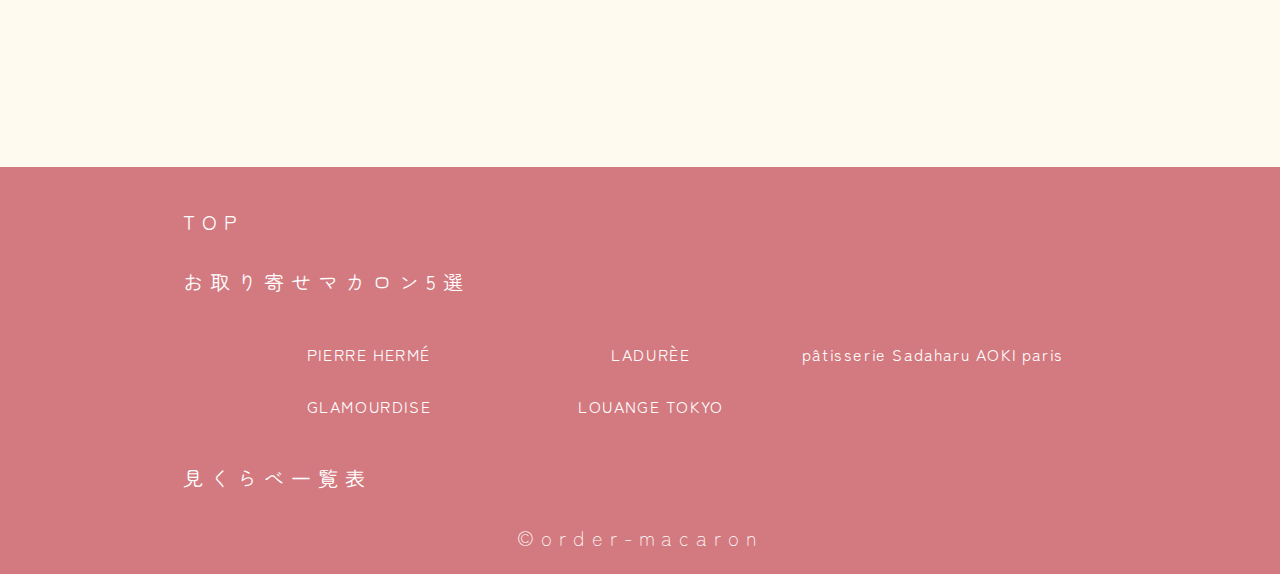
==== commit f4df9547: "リンク先改良 9/30 11:36" ====
--- a/aoki.html
+++ b/aoki.html
@@ -40,10 +40,10 @@
             <div class="page-cover"></div>
         </div>
     </header>
-    <h1>pâtisserie Sadaharu AOKI paris</h1>
-    <div class="shop-info">
-        <img class="scroll_left" src="./img/shop-img/aoki-img.png" alt="">
-        <div class="shop-text scroll_right">
+    <h1 class="scroll_up">pâtisserie Sadaharu AOKI paris</h1>
+    <div class="shop-info scroll_up">
+        <img src="./img/shop-img/aoki-img.png" alt="">
+        <div class="shop-text">
             <p class="shop-detail">パティスリー・サダハル・アオキ・パリは、パリで愛されているパティシエ青木定治さんのパティスリーです。青木さんが３年間パリで「美味しいマカロン」をとことん追求し完成したマカロンは、メレンゲはさっくり、挟まれたクリームやガナッシュはしっとりとしていて、満足感があります！<br>
                 パッケージは白地にロゴの入ったシンプルで洗練されたデザインです！<br>
                 日持ちは冷蔵保存で5日、冷凍保存で30日です。</p>
@@ -74,14 +74,14 @@
         </div>
     </div>
     <div class="butto scroll_up">
-        <a class="btn shop-btn" href="https://www.sadaharuaoki.jp/">
+        <a class="btn shop-btn" href="https://www.sadaharuaoki.jp/" target="_blank" rel="noopener noreferrer">
             <img class="brown" src="./img/icon-shop.png">
             <img class="white" src="./img/icon-shop-white.png">
             <p>公式ホームページ</p>
             <img class="arrow-brown brown" src="./img/arrow-brown.png">
             <img class="arrow-white white" src="./img/arrow.png">
         </a>
-        <a class="btn bag-btn" href="https://www.sadaharuaoki.jp/macarons/">
+        <a class="btn bag-btn" href="https://www.sadaharuaoki.jp/macarons/" target="_blank" rel="noopener noreferrer">
             <img class="brown" src="./img/icon-bag.png">
             <img class="white" src="./img/icon-bag-white.png">
             <p>購入ページ</p>
